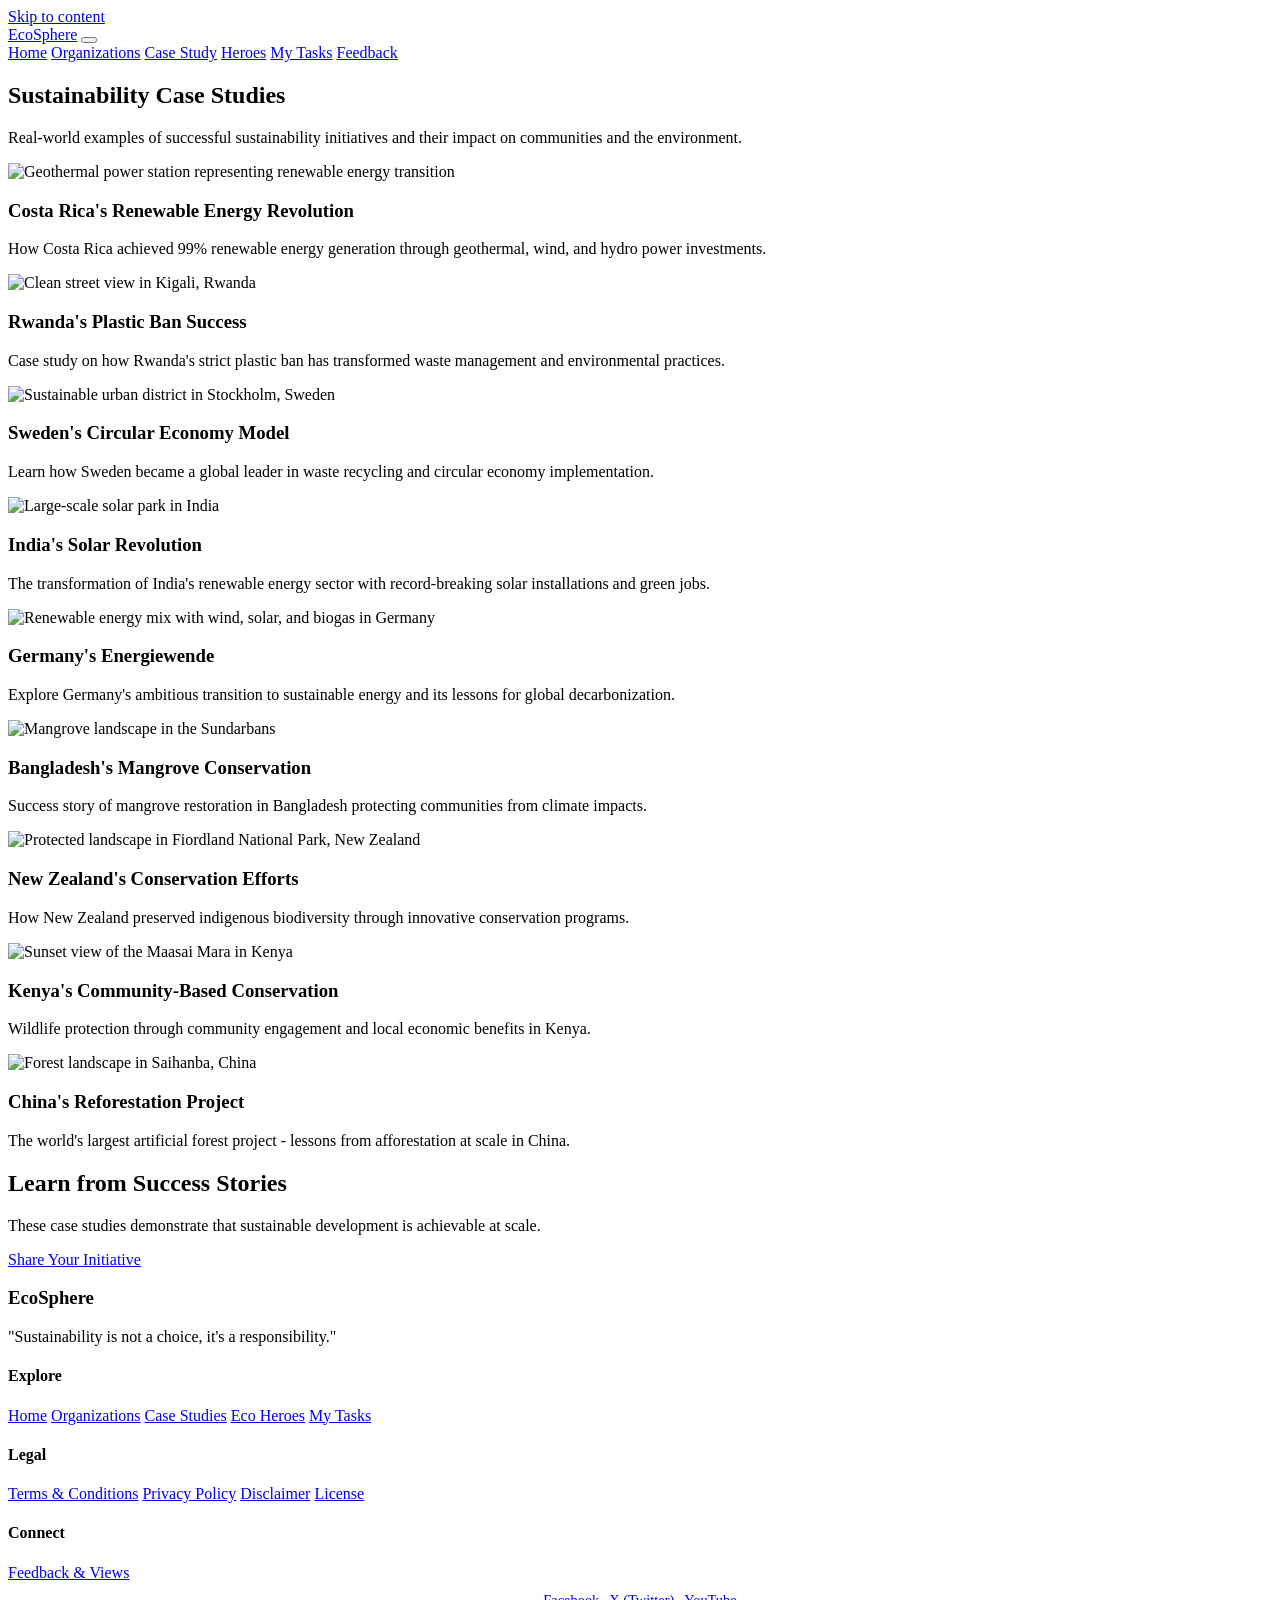
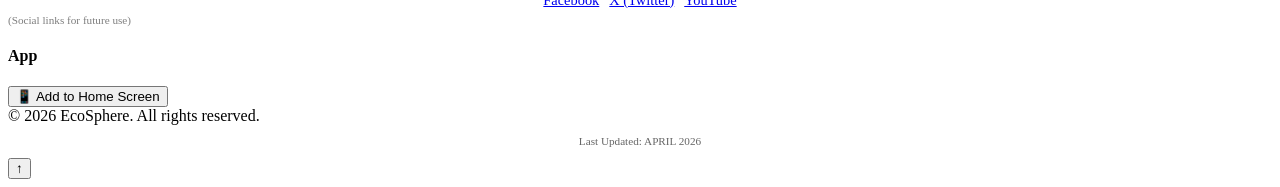
==== case-study.html @ 318110db "Add files via upload" ====
<!DOCTYPE html>
<html lang="en">
  <head>
    <meta charset="UTF-8">
    <meta name="viewport" content="width=device-width, initial-scale=1.0">
    <meta name="theme-color" content="#52b788">
    <meta name="mobile-web-app-capable" content="yes">
    <meta name="apple-mobile-web-app-capable" content="yes">
    <meta name="apple-mobile-web-app-status-bar-style" content="black-translucent">
    <meta name="apple-mobile-web-app-title" content="EcoSphere">
    <meta name="description" content="Real-world sustainability case studies. Learn from successful environmental initiatives including Costa Rica's renewable energy, Rwanda's plastic ban, and more.">
    <title>Case Studies | Sustainability Hub</title>

    <link rel="manifest" href="manifest.json">
    <link rel="stylesheet" href="css/defs.css">
    <link rel="stylesheet" href="css/base.css">
    <link rel="stylesheet" href="css/components.css">
    <link rel="stylesheet" href="css/layout.css">
    <link rel="stylesheet" href="css/pages.css">
    <script type="application/ld+json">
      {
        "@context": "https://schema.org",
        "@type": "CollectionPage",
        "name": "Sustainability Case Studies",
        "description": "Real-world examples of successful sustainability initiatives and their impact on communities and the environment.",
        "url": "https://ecosphere-sustainability.com/case-study.html"
      }
    </script>

    <script src="js/navigation.js" defer></script>
    <script src="js/modals.js" defer></script>
    <script src="js/search-filter.js" defer></script>
    <script src="js/forms.js" defer></script>
    <script src="js/main.js" defer></script>
  </head>
  <body>
    <a class="skip-link" href="#main-content">Skip to content</a>

    <header class="site-header">
      <nav class="navbar container">
        <a href="index.html" class="brand">EcoSphere</a>
        <button class="hamburger" id="hamburgerMenu" aria-label="Toggle navigation menu" aria-controls="primaryNavigation" aria-expanded="false">
          <span></span>
          <span></span>
          <span></span>
        </button>
        <div class="nav-links" id="primaryNavigation">
          <a href="index.html">Home</a>
          <a href="categories.html">Organizations</a>
          <a href="case-study.html">Case Study</a>
          <a href="heroes.html">Heroes</a>
          <a href="task.html">My Tasks</a>
          <a href="feedback.html">Feedback</a>
        </div>
      </nav>
    </header>

    <main id="main-content">
      <section class="hero">
        <div class="hero-content">
          <h1>Sustainability Case Studies</h1>
          <p>Real-world examples of successful sustainability initiatives and their impact on communities and the environment.</p>
        </div>
      </section>

      <section class="cards-section">
        <div class="info-grid">
          <div class="card media-card">
            <img class="card-media" src="https://upload.wikimedia.org/wikipedia/commons/thumb/3/3b/Krafla_geothermal_power_station_wiki.jpg/330px-Krafla_geothermal_power_station_wiki.jpg" alt="Geothermal power station representing renewable energy transition" loading="lazy" decoding="async" referrerpolicy="no-referrer">
            <div class="media-card-body">
              <h3>Costa Rica's Renewable Energy Revolution</h3>
              <p>How Costa Rica achieved 99% renewable energy generation through geothermal, wind, and hydro power investments.</p>
            </div>
          </div>

          <div class="card media-card">
            <img class="card-media" src="https://upload.wikimedia.org/wikipedia/commons/thumb/2/2d/High_Angle_View_Of_Kigali_City_Street_on_November_29%2C_2018._Emmanuel_Kwizera.jpg/330px-High_Angle_View_Of_Kigali_City_Street_on_November_29%2C_2018._Emmanuel_Kwizera.jpg" alt="Clean street view in Kigali, Rwanda" loading="lazy" decoding="async" referrerpolicy="no-referrer">
            <div class="media-card-body">
              <h3>Rwanda's Plastic Ban Success</h3>
              <p>Case study on how Rwanda's strict plastic ban has transformed waste management and environmental practices.</p>
            </div>
          </div>

          <div class="card media-card">
            <img class="card-media" src="https://upload.wikimedia.org/wikipedia/commons/thumb/2/28/Hammarby_alle_Sodra_Hammarbyhamnen_Stockholm_2005-06-10.jpg/330px-Hammarby_alle_Sodra_Hammarbyhamnen_Stockholm_2005-06-10.jpg" alt="Sustainable urban district in Stockholm, Sweden" loading="lazy" decoding="async" referrerpolicy="no-referrer">
            <div class="media-card-body">
              <h3>Sweden's Circular Economy Model</h3>
              <p>Learn how Sweden became a global leader in waste recycling and circular economy implementation.</p>
            </div>
          </div>

          <div class="card media-card">
            <img class="card-media" src="https://upload.wikimedia.org/wikipedia/commons/thumb/c/c9/Pavagada_Solar_Park_2020.jpg/330px-Pavagada_Solar_Park_2020.jpg" alt="Large-scale solar park in India" loading="lazy" decoding="async" referrerpolicy="no-referrer">
            <div class="media-card-body">
              <h3>India's Solar Revolution</h3>
              <p>The transformation of India's renewable energy sector with record-breaking solar installations and green jobs.</p>
            </div>
          </div>

          <div class="card media-card">
            <img class="card-media" src="https://upload.wikimedia.org/wikipedia/commons/thumb/a/a8/Biogas_Photovoltaik_Wind.jpg/330px-Biogas_Photovoltaik_Wind.jpg" alt="Renewable energy mix with wind, solar, and biogas in Germany" loading="lazy" decoding="async" referrerpolicy="no-referrer">
            <div class="media-card-body">
              <h3>Germany's Energiewende</h3>
              <p>Explore Germany's ambitious transition to sustainable energy and its lessons for global decarbonization.</p>
            </div>
          </div>

          <div class="card media-card">
            <img class="card-media" src="https://upload.wikimedia.org/wikipedia/commons/thumb/6/6b/Save_the_sundarbans_20.jpg/330px-Save_the_sundarbans_20.jpg" alt="Mangrove landscape in the Sundarbans" loading="lazy" decoding="async" referrerpolicy="no-referrer">
            <div class="media-card-body">
              <h3>Bangladesh's Mangrove Conservation</h3>
              <p>Success story of mangrove restoration in Bangladesh protecting communities from climate impacts.</p>
            </div>
          </div>

          <div class="card media-card">
            <img class="card-media" src="https://upload.wikimedia.org/wikipedia/commons/thumb/c/c8/Hollyford_River_NZ_11.jpg/330px-Hollyford_River_NZ_11.jpg" alt="Protected landscape in Fiordland National Park, New Zealand" loading="lazy" decoding="async" referrerpolicy="no-referrer">
            <div class="media-card-body">
              <h3>New Zealand's Conservation Efforts</h3>
              <p>How New Zealand preserved indigenous biodiversity through innovative conservation programs.</p>
            </div>
          </div>

          <div class="card media-card">
            <img class="card-media" src="https://upload.wikimedia.org/wikipedia/commons/thumb/1/17/Masai_Mara_at_Sunset.jpg/330px-Masai_Mara_at_Sunset.jpg" alt="Sunset view of the Maasai Mara in Kenya" loading="lazy" decoding="async" referrerpolicy="no-referrer">
            <div class="media-card-body">
              <h3>Kenya's Community-Based Conservation</h3>
              <p>Wildlife protection through community engagement and local economic benefits in Kenya.</p>
            </div>
          </div>

          <div class="card media-card">
            <img class="card-media" src="https://upload.wikimedia.org/wikipedia/commons/thumb/d/dc/Saihanba_park.jpg/330px-Saihanba_park.jpg" alt="Forest landscape in Saihanba, China" loading="lazy" decoding="async" referrerpolicy="no-referrer">
            <div class="media-card-body">
              <h3>China's Reforestation Project</h3>
              <p>The world's largest artificial forest project - lessons from afforestation at scale in China.</p>
            </div>
          </div>
        </div>
      </section>

      <section class="cta">
        <h2>Learn from Success Stories</h2>
        <p>These case studies demonstrate that sustainable development is achievable at scale.</p>
        <a href="feedback.html" class="btn-secondary">Share Your Initiative</a>
      </section>
    </main>

    <footer class="footer">
      <div class="footer-container">

        <div class="footer-section">
          <h3 class="footer-brand">EcoSphere</h3>
          <p class="footer-slogan">"Sustainability is not a choice, it's a responsibility."</p>
        </div>

        <div class="footer-section">
          <h4>Explore</h4>
          <nav aria-label="Footer Navigation">
            <a href="index.html">Home</a>
            <a href="categories.html">Organizations</a>
            <a href="case-study.html">Case Studies</a>
            <a href="heroes.html">Eco Heroes</a>
            <a href="task.html">My Tasks</a>
          </nav>
        </div>

        <div class="footer-section">
          <h4>Legal</h4>
          <nav aria-label="Legal Navigation">
            <a href="terms.html">Terms & Conditions</a>
            <a href="privacy.html">Privacy Policy</a>
            <a href="disclaimer.html">Disclaimer</a>
            <a href="license.html">License</a>
          </nav>
        </div>

        <div class="footer-section">
          <h4>Connect</h4>
          <nav aria-label="Social Connections">
            <a href="feedback.html">Feedback & Views</a>
            <div class="social-links" style="margin-top: 10px; display: flex; gap: 10px; justify-content: center;">
              <a href="#" class="social-link-future" style="font-size: 0.9rem;">Facebook</a>
              <a href="#" class="social-link-future" style="font-size: 0.9rem;">X (Twitter)</a>
              <a href="#" class="social-link-future" style="font-size: 0.9rem;">YouTube</a>
            </div>
            <p style="font-size: 0.7rem; opacity: 0.5; margin-top: 5px;">(Social links for future use)</p>
          </nav>
        </div>

        <div class="footer-section">
          <h4>App</h4>
          <button id="installToHomeBtn" type="button" class="footer-link-btn">📱 Add to Home Screen</button>
        </div>
      </div>

      <div class="footer-bottom">
        &copy; 2026 EcoSphere. All rights reserved.
      </div>
      <p class="result-counter" style="margin-top: 10px; font-size: 0.7rem; opacity: 0.6; text-align: center;">Last Updated: APRIL 2026</p>
    </footer>
    <button id="backToTop" aria-label="Back to top" title="Back to top">↑</button>
  </body>
</html>
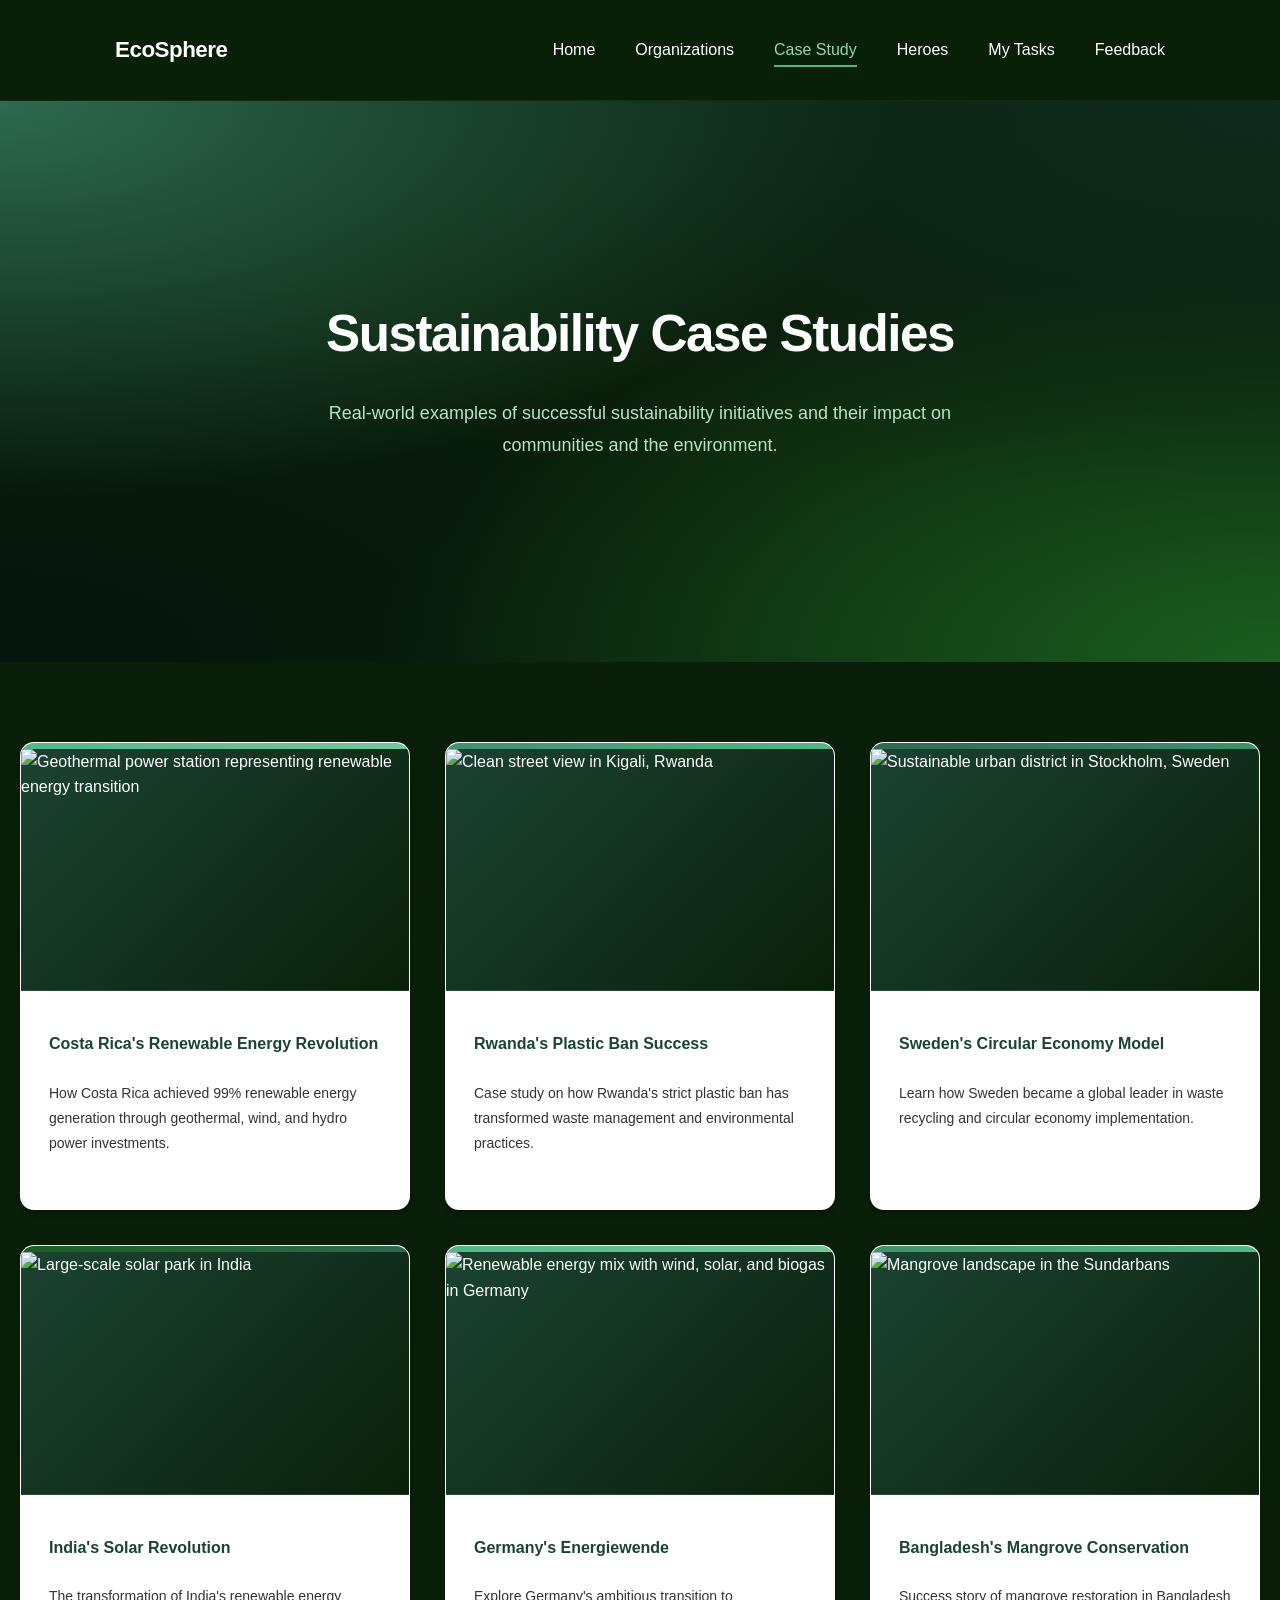
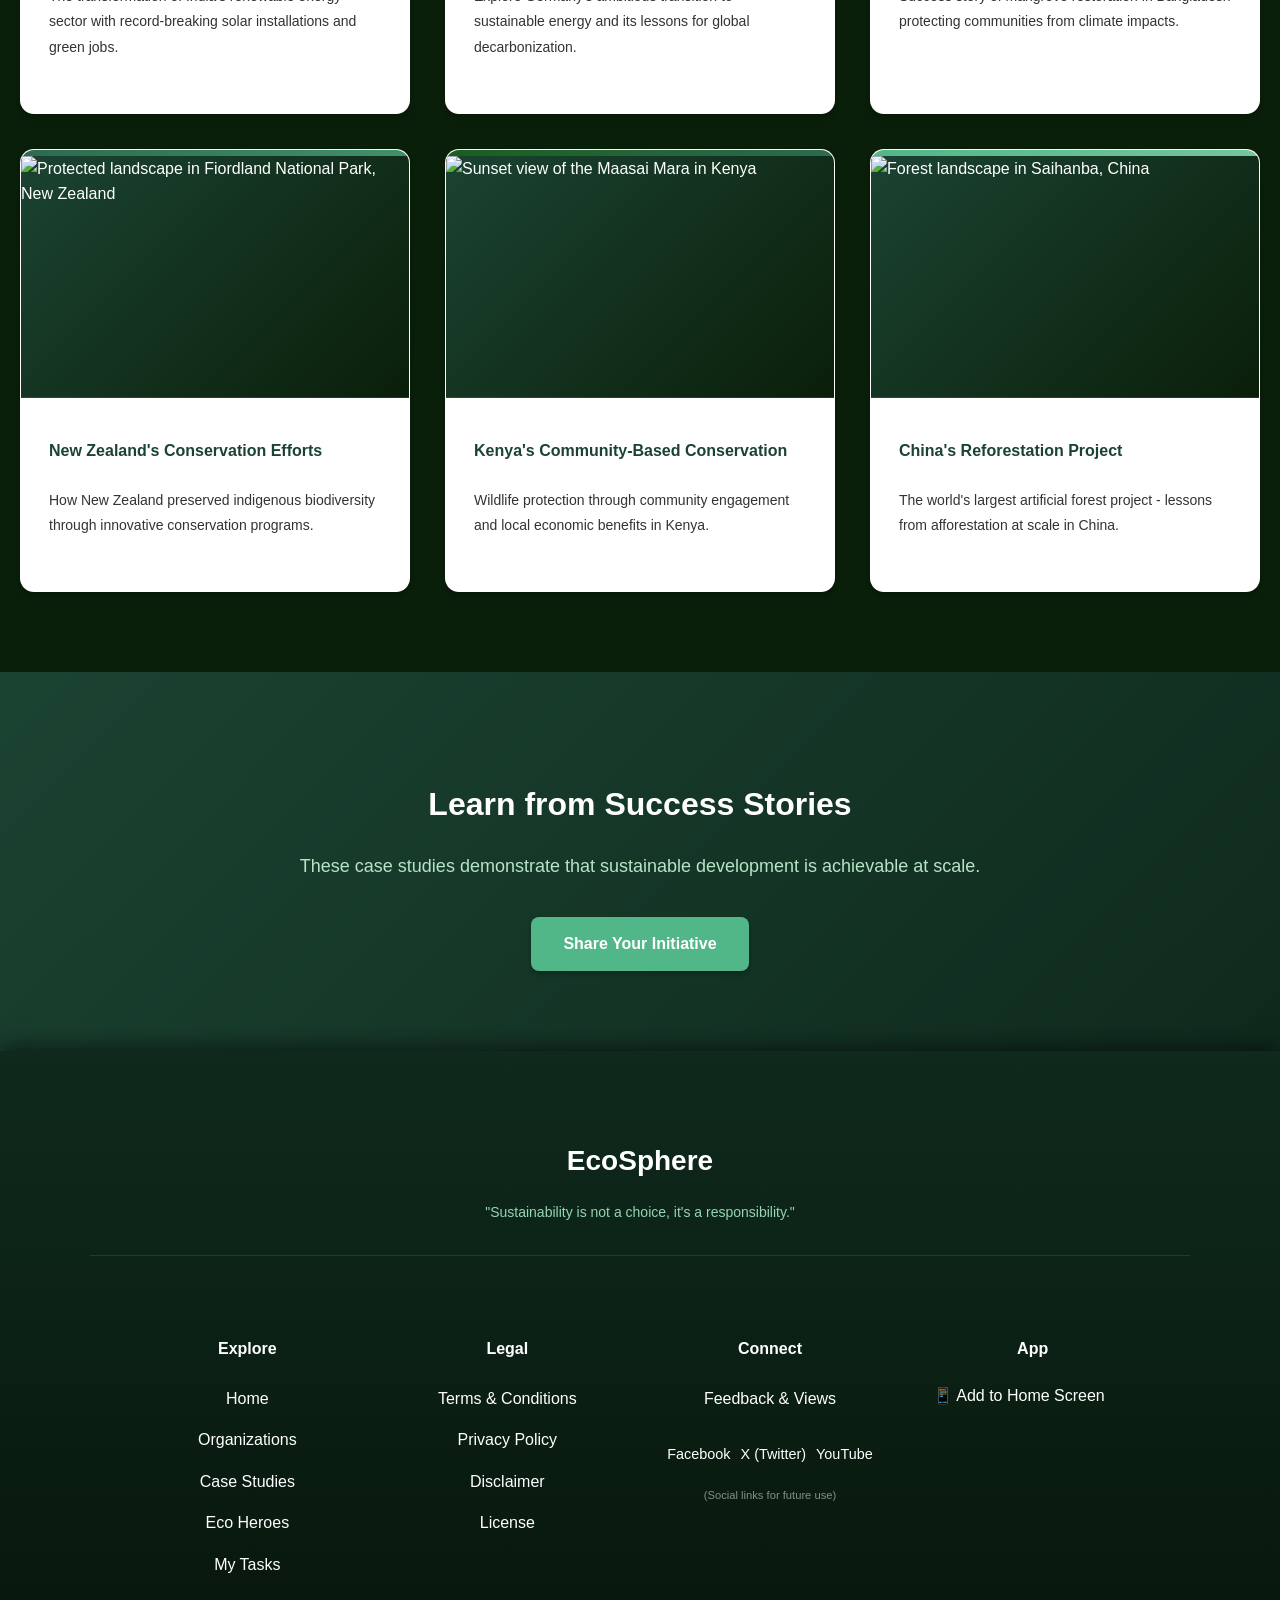
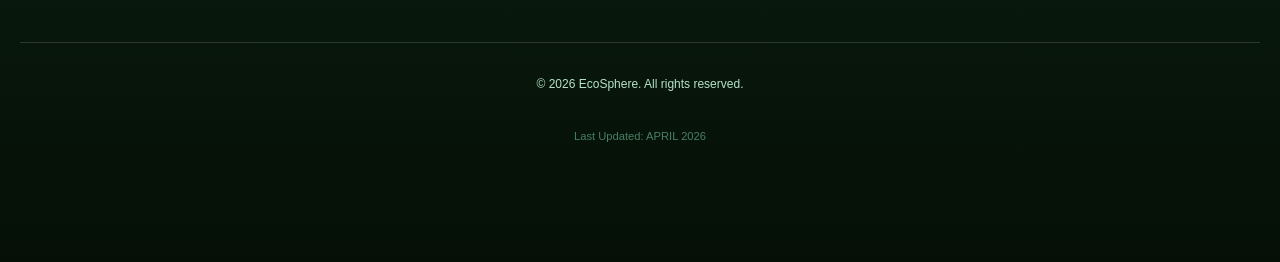
==== commit 5acab978: "Add files via upload" ====
--- a/case-study.html
+++ b/case-study.html
@@ -1,6 +1,7 @@
 <!DOCTYPE html>
 <html lang="en">
-  <head>
+  <head>
+    <!-- Basic page metadata -->
     <meta charset="UTF-8">
     <meta name="viewport" content="width=device-width, initial-scale=1.0">
     <meta name="theme-color" content="#52b788">
@@ -11,13 +12,15 @@
     <meta name="description" content="Real-world sustainability case studies. Learn from successful environmental initiatives including Costa Rica's renewable energy, Rwanda's plastic ban, and more.">
     <title>Case Studies | Sustainability Hub</title>
 
-    <link rel="manifest" href="manifest.json">
+    <!-- Styles and app manifest -->
+    <link rel="manifest" href="manifest.json">
     <link rel="stylesheet" href="css/defs.css">
     <link rel="stylesheet" href="css/base.css">
     <link rel="stylesheet" href="css/components.css">
     <link rel="stylesheet" href="css/layout.css">
     <link rel="stylesheet" href="css/pages.css">
-    <script type="application/ld+json">
+    <!-- Structured data -->
+    <script type="application/ld+json">
       {
         "@context": "https://schema.org",
         "@type": "CollectionPage",
@@ -27,16 +30,19 @@
       }
     </script>
 
-    <script src="js/navigation.js" defer></script>
+    <!-- Scripts -->
+    <script src="js/navigation.js" defer></script>
     <script src="js/modals.js" defer></script>
     <script src="js/search-filter.js" defer></script>
     <script src="js/forms.js" defer></script>
     <script src="js/main.js" defer></script>
   </head>
-  <body>
+  <body>
+    <!-- Quick skip link -->
     <a class="skip-link" href="#main-content">Skip to content</a>
 
-    <header class="site-header">
+    <!-- Site header -->
+    <header class="site-header">
       <nav class="navbar container">
         <a href="index.html" class="brand">EcoSphere</a>
         <button class="hamburger" id="hamburgerMenu" aria-label="Toggle navigation menu" aria-controls="primaryNavigation" aria-expanded="false">
@@ -55,15 +61,18 @@
       </nav>
     </header>
 
-    <main id="main-content">
-      <section class="hero">
+    <!-- Main content -->
+    <main id="main-content">
+      <!-- Hero section -->
+      <section class="hero">
         <div class="hero-content">
           <h1>Sustainability Case Studies</h1>
           <p>Real-world examples of successful sustainability initiatives and their impact on communities and the environment.</p>
         </div>
       </section>
 
-      <section class="cards-section">
+      <!-- Case study cards -->
+      <section class="cards-section">
         <div class="info-grid">
           <div class="card media-card">
             <img class="card-media" src="https://upload.wikimedia.org/wikipedia/commons/thumb/3/3b/Krafla_geothermal_power_station_wiki.jpg/330px-Krafla_geothermal_power_station_wiki.jpg" alt="Geothermal power station representing renewable energy transition" loading="lazy" decoding="async" referrerpolicy="no-referrer">
@@ -139,14 +148,16 @@
         </div>
       </section>
 
-      <section class="cta">
+      <!-- Call to action -->
+      <section class="cta">
         <h2>Learn from Success Stories</h2>
         <p>These case studies demonstrate that sustainable development is achievable at scale.</p>
         <a href="feedback.html" class="btn-secondary">Share Your Initiative</a>
       </section>
     </main>
 
-    <footer class="footer">
+    <!-- Site footer -->
+    <footer class="footer">
       <div class="footer-container">
 
         <div class="footer-section">
--- a/css/defs.css
+++ b/css/defs.css
@@ -0,0 +1,94 @@
+/* main theme values */
+
+:root {
+  /* colors */
+  --color-primary: #52b788;
+  --color-primary-light: #74c69d;
+  --color-primary-dark: #40916c;
+  --color-primary-darker: #2d6a4f;
+  --color-primary-darkest: #1b5e20;
+  --color-primary-alpha: rgba(82, 183, 136, 0.1);
+
+  --color-accent: #95d5b2;
+  --color-accent-light: #b7e4c7;
+  --color-accent-lighter: #d8f3dc;
+
+  --color-dark: #0a1f0a;
+  --color-dark-bg: #0a1f0a;
+  --color-dark-secondary: #0f2a1d;
+  --color-dark-tertiary: #1b4332;
+  --color-dark-header: #1b4332;
+
+  --color-text: #ffffff;
+  --color-text-muted: rgba(255, 255, 255, 0.7);
+  --color-text-dark: #1b4332;
+  --color-text-light: #333333;
+  --color-text-placeholder: #718096;
+
+  --color-bg: #0a1f0a;
+  --color-bg-light: #ffffff;
+
+  --color-success: #d8f3dc;
+  --color-error: #fcebea;
+  --color-error-text: #7f1d1d;
+
+  /* fonts */
+  --font-family: "Poppins", Arial, sans-serif;
+  --font-display: "Montserrat", sans-serif;
+  --font-size-xs: 12px;
+  --font-size-sm: 14px;
+  --font-size-base: 16px;
+  --font-size-lg: 18px;
+  --font-size-xl: 24px;
+  --font-size-2xl: 28px;
+  --font-size-3xl: 32px;
+  --font-size-4xl: clamp(32px, 5vw, 42px);
+  --font-size-5xl: clamp(40px, 8vw, 64px);
+
+  --font-weight-normal: 400;
+  --font-weight-medium: 500;
+  --font-weight-semibold: 700;
+  --font-weight-bold: 700;
+
+  --line-height: 1.6;
+  --line-height-tight: 1.2;
+  --line-height-relaxed: 1.8;
+
+  /* spacing */
+  --spacing-unit: 8px;
+  --spacing-xs: calc(var(--spacing-unit) * 1);
+  --spacing-sm: calc(var(--spacing-unit) * 2);
+  --spacing-md: calc(var(--spacing-unit) * 3);
+  --spacing-lg: calc(var(--spacing-unit) * 4);
+  --spacing-xl: calc(var(--spacing-unit) * 5);
+  --spacing-2xl: calc(var(--spacing-unit) * 6);
+  --spacing-3xl: calc(var(--spacing-unit) * 7);
+  --spacing-4xl: calc(var(--spacing-unit) * 10);
+  --spacing-5xl: calc(var(--spacing-unit) * 11.25);
+
+  /* corners */
+  --border-radius-sm: 6px;
+  --border-radius: 8px;
+  --border-radius-lg: 12px;
+  --border-radius-xl: 14px;
+  --border-radius-full: 20px;
+
+  /* shadows */
+  --shadow-sm: 0 1px 3px 0 rgba(0, 0, 0, 0.1), 0 1px 2px 0 rgba(0, 0, 0, 0.06);
+  --shadow-md: 0 4px 6px -1px rgba(0, 0, 0, 0.2), 0 2px 4px -1px rgba(0, 0, 0, 0.1);
+  --shadow-lg: 0 10px 15px -3px rgba(0, 0, 0, 0.3), 0 4px 6px -2px rgba(0, 0, 0, 0.1);
+  --shadow-xl: 0 20px 25px -5px rgba(0, 0, 0, 0.4), 0 10px 10px -5px rgba(0, 0, 0, 0.1);
+  --shadow-2xl: 0 25px 50px -12px rgba(0, 0, 0, 0.6);
+
+  /* motion */
+  --transition-fast: 0.15s cubic-bezier(0.4, 0, 0.2, 1);
+  --transition-base: 0.3s cubic-bezier(0.4, 0, 0.2, 1);
+  --transition-slow: 0.3s ease;
+  --transition-slower: 0.4s ease;
+
+  /* layout */
+  --container-max-width: 1100px;
+  --container-padding: 25px;
+  --breakpoint-sm: 600px;
+  --breakpoint-md: 1200px;
+}
--- a/css/base.css
+++ b/css/base.css
@@ -0,0 +1,82 @@
+/* basic site rules */
+
+* {
+  box-sizing: border-box;
+}
+
+html {
+  scroll-behavior: smooth;
+}
+
+::selection {
+  background-color: var(--color-primary);
+  color: var(--color-dark);
+}
+
+body {
+  margin: 0;
+  padding: 0;
+  min-height: 100vh;
+  display: flex;
+  flex-direction: column;
+  background: var(--color-bg);
+  color: var(--color-text);
+  font-family: var(--font-family);
+  line-height: var(--line-height);
+  -webkit-font-smoothing: antialiased;
+}
+
+/* small helpers */
+
+.modal-open {
+  overflow: hidden;
+}
+
+a:focus,
+button:focus,
+input:focus,
+textarea:focus {
+  outline: 2px solid var(--color-primary);
+  outline-offset: 2px;
+}
+
+.skip-link,
+.sr-only {
+  position: absolute;
+}
+
+.skip-link {
+  top: 16px;
+  left: 20px;
+  z-index: 200;
+  padding: var(--spacing-sm) var(--spacing-md);
+  transform: translateY(-200%);
+  background: var(--color-accent-lighter);
+  color: #081c15;
+  border-radius: var(--border-radius);
+  font-weight: var(--font-weight-semibold);
+  text-decoration: none;
+  transition: transform var(--transition-fast);
+}
+
+.skip-link:focus {
+  transform: translateY(0);
+}
+
+.sr-only {
+  width: 1px;
+  height: 1px;
+  padding: 0;
+  margin: -1px;
+  overflow: hidden;
+  clip: rect(0, 0, 0, 0);
+  white-space: nowrap;
+  border: 0;
+}
+
+.container {
+  width: 100%;
+  max-width: var(--container-max-width);
+  margin: auto;
+  padding: 0 var(--container-padding);
+}
--- a/css/components.css
+++ b/css/components.css
@@ -0,0 +1,753 @@
+/* cards and ui bits */
+
+.card {
+  padding: 0;
+  overflow: hidden;
+  background: var(--color-bg-light);
+  border: 1px solid transparent;
+  border-radius: var(--border-radius-xl);
+  box-shadow: var(--shadow-md);
+  transition:
+    transform var(--transition-base),
+    box-shadow var(--transition-base),
+    border-color var(--transition-base);
+}
+
+.card::before {
+  content: "";
+  display: block;
+  width: 100%;
+  height: 6px;
+}
+
+.card:nth-child(1)::before,
+.card:nth-child(5)::before,
+.card:nth-child(9)::before {
+  background: linear-gradient(90deg, var(--color-primary), var(--color-primary-light));
+}
+
+.card:nth-child(2)::before,
+.card:nth-child(6)::before {
+  background: linear-gradient(90deg, var(--color-primary-dark), var(--color-primary));
+}
+
+.card:nth-child(3)::before,
+.card:nth-child(7)::before {
+  background: linear-gradient(90deg, var(--color-primary-darker), var(--color-primary-dark));
+}
+
+.card:nth-child(4)::before,
+.card:nth-child(8)::before {
+  background: linear-gradient(90deg, var(--color-primary-darkest), var(--color-primary-darker));
+}
+
+.card > * {
+  padding: 0 28px;
+}
+
+.card h3 {
+  margin: 0;
+  padding-top: 20px;
+  padding-bottom: 12px;
+  color: var(--color-text-dark);
+  font-size: var(--font-size-base);
+  font-weight: var(--font-weight-semibold);
+}
+
+.card p {
+  margin: 0;
+  padding-bottom: 25px;
+  color: var(--color-text-light);
+  font-size: var(--font-size-sm);
+  line-height: var(--line-height-relaxed);
+}
+
+.card:hover {
+  transform: translateY(-4px);
+  border-color: rgba(82, 183, 136, 0.4);
+  box-shadow:
+    0 20px 25px -5px rgba(0, 0, 0, 0.3),
+    0 10px 10px -5px rgba(0, 0, 0, 0.2);
+}
+
+/* media cards */
+
+.media-card > * {
+  padding: 0;
+}
+
+.hero-card {
+  display: flex;
+  flex-direction: column;
+}
+
+.card-media {
+  display: block;
+  width: 100%;
+  aspect-ratio: 16 / 10;
+  object-fit: cover;
+  background: linear-gradient(135deg, var(--color-dark-tertiary), var(--color-dark));
+  border-bottom: 1px solid rgba(255, 255, 255, 0.05);
+}
+
+.media-card-body {
+  padding: 0 28px 28px;
+}
+
+.media-card-body h3 {
+  margin: 0;
+  padding: var(--spacing-xl) 0 var(--spacing-md);
+  color: var(--color-text-dark);
+  font-size: var(--font-size-base);
+  font-weight: var(--font-weight-semibold);
+}
+
+.media-card-body p {
+  margin: 0;
+  color: var(--color-text-light);
+  font-size: var(--font-size-sm);
+  line-height: var(--line-height-relaxed);
+}
+
+.heroes-grid .card-media {
+  height: 280px;
+  padding: var(--spacing-md);
+  object-fit: contain;
+  object-position: center top;
+  background: linear-gradient(180deg, #f4fbf7, #e5f4eb);
+}
+
+.heroes-grid .media-card-body {
+  display: flex;
+  flex: 1;
+  flex-direction: column;
+}
+
+/* little labels */
+
+.badge {
+  display: inline-flex;
+  align-items: center;
+  margin-bottom: var(--spacing-sm);
+  padding: 4px 12px;
+  background: var(--color-primary-alpha);
+  color: var(--color-primary-light);
+  border: 1px solid rgba(82, 183, 136, 0.2);
+  border-radius: var(--border-radius-full);
+  font-size: 11px;
+  font-weight: var(--font-weight-bold);
+  letter-spacing: 0.5px;
+  text-transform: uppercase;
+}
+
+/* org cards */
+
+.org-card {
+  position: relative;
+  overflow: hidden;
+  cursor: pointer;
+  transition:
+    transform var(--transition-base),
+    box-shadow var(--transition-base),
+    border-color var(--transition-base),
+    background var(--transition-base);
+}
+
+.org-card:hover,
+.org-card:focus {
+  transform: translateY(-4px);
+  background: rgba(255, 255, 255, 0.03);
+  border-color: var(--color-primary-light);
+  box-shadow: var(--shadow-xl);
+}
+
+.org-card:focus {
+  outline: 3px solid var(--color-accent);
+  outline-offset: 2px;
+}
+
+.org-card .card-logo,
+.modal-content .org-logo {
+  display: flex;
+  align-items: center;
+  justify-content: center;
+  overflow: hidden;
+  background: #f0f9f7;
+  border: 2px solid var(--color-accent-lighter);
+  font-weight: var(--font-weight-bold);
+  letter-spacing: 0;
+  text-align: center;
+  text-transform: uppercase;
+  word-break: break-word;
+  white-space: normal;
+  flex-shrink: 0;
+}
+
+.org-card .card-logo {
+  width: 124px;
+  height: 96px;
+  margin: var(--spacing-md) auto var(--spacing-lg);
+  padding: var(--spacing-sm);
+  color: var(--color-text-dark);
+  border-radius: var(--border-radius);
+  box-shadow: var(--shadow-sm);
+  font-size: 0.7rem;
+  line-height: 1.15;
+}
+
+.modal-content .org-logo {
+  width: 140px;
+  height: 110px;
+  margin-bottom: 20px;
+  padding: 10px;
+  border-radius: var(--border-radius-sm);
+  font-size: 0.8rem;
+  line-height: 1.2;
+}
+
+.org-card .card-logo.has-image,
+.modal-content .org-logo.has-image {
+  padding: 4px;
+  background: var(--color-bg-light);
+}
+
+.org-card .card-logo img,
+.modal-content .org-logo img {
+  display: block;
+  width: 100%;
+  height: 100%;
+  max-width: 100%;
+  max-height: 100%;
+  object-fit: scale-down;
+  object-position: center;
+  image-rendering: -webkit-optimize-contrast;
+  image-rendering: crisp-edges;
+}
+
+.org-logo-content {
+  display: flex;
+  flex-direction: column;
+  align-items: center;
+  justify-content: center;
+  width: 100%;
+  height: 100%;
+  gap: 5px;
+  padding: 4px;
+}
+
+.org-logo-symbol {
+  display: block;
+  font-size: 2.8rem;
+  line-height: 1;
+}
+
+.org-logo-text {
+  max-width: 100%;
+  color: var(--color-text-dark);
+  font-size: var(--font-size-xs);
+  font-weight: var(--font-weight-bold);
+  line-height: 1.1;
+  letter-spacing: 0;
+  text-align: center;
+  text-transform: uppercase;
+  word-break: break-word;
+}
+
+/* buttons */
+
+.btn-primary,
+.btn-secondary {
+  border: none;
+  cursor: pointer;
+  background: var(--color-primary);
+  color: var(--color-text);
+  border-radius: var(--border-radius);
+  box-shadow: var(--shadow-md);
+  font-family: inherit;
+  font-size: var(--font-size-base);
+  font-weight: var(--font-weight-semibold);
+  text-decoration: none;
+  transition: all var(--transition-base);
+}
+
+.btn-primary:hover,
+.btn-secondary:hover {
+  transform: translateY(-2px);
+  background: var(--color-primary-light);
+  box-shadow: 0 6px 20px var(--shadow-md);
+}
+
+.btn-primary {
+  padding: 14px 28px;
+}
+
+.btn-secondary {
+  display: inline-block;
+  padding: 14px 32px;
+}
+
+.btn-share {
+  align-self: flex-start;
+  margin-top: var(--spacing-md);
+  padding: 10px 18px;
+  background: var(--color-dark-tertiary);
+  color: var(--color-accent-lighter);
+  border: 1px solid var(--color-accent);
+  border-radius: var(--border-radius);
+  cursor: pointer;
+  font-family: inherit;
+  font-weight: var(--font-weight-semibold);
+  transition:
+    background var(--transition-base),
+    color var(--transition-base),
+    transform var(--transition-base);
+}
+
+.btn-share:hover,
+.btn-share:focus-visible {
+  transform: translateY(-2px);
+  background: var(--color-primary);
+  color: var(--color-text);
+}
+
+.filter-btn {
+  padding: 8px 15px;
+  background: var(--color-primary);
+  color: var(--color-dark);
+  border: none;
+  border-radius: var(--border-radius);
+  cursor: pointer;
+  font-family: var(--font-family);
+  font-weight: var(--font-weight-semibold);
+  transition: all var(--transition-slow);
+}
+
+.org-card[hidden] {
+  display: none;
+}
+
+.filter-btn:hover {
+  transform: translateY(-2px);
+  background: var(--color-accent);
+}
+
+.filter-btn.active {
+  background: var(--color-primary-light);
+  box-shadow: 0 4px 12px var(--shadow-md);
+}
+
+.filter-btn:focus {
+  box-shadow: 0 0 0 4px rgba(216, 243, 220, 0.25);
+}
+
+/* modal */
+
+.modal {
+  position: fixed;
+  top: 0;
+  left: 0;
+  z-index: 2000;
+  display: none;
+  width: 100%;
+  height: 100%;
+  background-color: rgba(0, 0, 0, 0.75);
+  backdrop-filter: blur(10px);
+  -webkit-backdrop-filter: blur(10px);
+  transition: opacity 0.4s cubic-bezier(0.4, 0, 0.2, 1);
+  will-change: opacity;
+}
+
+.modal.show {
+  display: flex;
+  align-items: center;
+  justify-content: center;
+}
+
+.modal-content {
+  width: 90%;
+  max-width: 600px;
+  max-height: 80vh;
+  overflow-y: auto;
+  padding: 30px;
+  background: linear-gradient(165deg, var(--color-dark-tertiary), var(--color-dark-secondary));
+  border: 1px solid rgba(255, 255, 255, 0.1);
+  border-radius: var(--border-radius-xl);
+  box-shadow: var(--shadow-2xl);
+  animation: slideUp 0.3s ease;
+}
+
+.modal-close {
+  float: right;
+  display: flex;
+  align-items: center;
+  justify-content: center;
+  width: 40px;
+  height: 40px;
+  padding: 0;
+  background: none;
+  color: var(--color-accent);
+  border: none;
+  cursor: pointer;
+  font-size: 32px;
+  font-weight: var(--font-weight-bold);
+  transition: all var(--transition-slow);
+}
+
+.modal-close:hover {
+  transform: rotate(90deg);
+  color: var(--color-primary);
+}
+
+.modal-close:focus {
+  color: var(--color-primary);
+}
+
+.modal-content h2 {
+  margin-top: 0;
+  margin-bottom: 20px;
+  color: var(--color-accent);
+  font-size: var(--font-size-3xl);
+}
+
+.modal-content .org-focus {
+  display: flex;
+  flex-wrap: wrap;
+  gap: 8px;
+  margin-top: 12px;
+}
+
+.modal-content .focus-tag {
+  padding: 6px 12px;
+  background: var(--color-primary);
+  color: var(--color-dark);
+  border-radius: var(--border-radius-full);
+  font-size: var(--font-size-sm);
+  font-weight: var(--font-weight-semibold);
+}
+
+.modal-link {
+  color: var(--color-accent);
+  font-weight: var(--font-weight-semibold);
+  text-decoration: none;
+}
+
+.modal-link:hover,
+.modal-link:focus {
+  color: var(--color-accent-lighter);
+}
+
+/* search + forms */
+
+.org-controls {
+  display: flex;
+  flex-wrap: wrap;
+  justify-content: center;
+  gap: 15px;
+  margin-bottom: 30px;
+}
+
+.search-box {
+  position: relative;
+  flex: 1;
+  min-width: 250px;
+}
+
+.search-box input {
+  width: 100%;
+  padding: var(--spacing-md) var(--spacing-md);
+  background: var(--color-dark-tertiary);
+  color: var(--color-text);
+  border: 2px solid var(--color-primary);
+  border-radius: var(--border-radius);
+  font-family: var(--font-family);
+  transition: all var(--transition-slow);
+}
+
+.search-box input:focus {
+  outline: none;
+  border-color: var(--color-accent);
+  box-shadow: 0 0 8px rgba(82, 183, 136, 0.3);
+}
+
+.search-box input::placeholder {
+  color: var(--color-text-placeholder);
+}
+
+.no-results {
+  grid-column: 1 / -1;
+  padding: var(--spacing-4xl) var(--spacing-lg);
+  color: var(--color-primary-light);
+  font-size: var(--font-size-lg);
+  text-align: center;
+}
+
+.result-counter {
+  margin-bottom: var(--spacing-lg);
+  padding: var(--spacing-md) var(--spacing-lg);
+  color: var(--color-primary-light);
+  font-size: var(--font-size-sm);
+  font-weight: var(--font-weight-medium);
+  text-align: center;
+}
+
+#clearFiltersBtn {
+  padding: 10px 20px;
+  border: 2px solid transparent;
+  font-size: var(--font-size-sm);
+  font-weight: var(--font-weight-medium);
+}
+
+#clearFiltersBtn:hover {
+  border-color: var(--color-primary-light);
+}
+
+#clearFiltersBtn:active {
+  transform: translateY(0);
+}
+
+input[type="text"],
+input[type="email"],
+textarea {
+  transition: all var(--transition-slow);
+}
+
+input[type="text"]:focus,
+input[type="email"]:focus,
+textarea:focus {
+  outline: none;
+  border-color: var(--color-primary);
+  box-shadow: 0 0 8px rgba(82, 183, 136, 0.3);
+  background-color: #f8f8f8;
+}
+
+.feedback-form {
+  display: grid;
+  gap: var(--spacing-xl);
+}
+
+.form-field {
+  display: grid;
+  gap: var(--spacing-sm);
+}
+
+.form-field label {
+  color: var(--color-text-dark);
+  font-weight: var(--font-weight-semibold);
+}
+
+.input-field {
+  box-sizing: border-box;
+  width: 100%;
+  padding: var(--spacing-md);
+  background: var(--color-bg-light);
+  border: 1px solid #dddddd;
+  border-radius: var(--border-radius-sm);
+  font-family: inherit;
+  font-size: var(--font-size-base);
+}
+
+textarea.input-field {
+  min-height: 150px;
+  resize: vertical;
+}
+
+.feedback-form button[type="submit"] {
+  justify-self: start;
+}
+
+.form-status {
+  margin: 0;
+  padding: var(--spacing-md) var(--spacing-lg);
+  background: var(--color-success);
+  color: var(--color-text-dark);
+  border-radius: var(--border-radius);
+  font-weight: var(--font-weight-medium);
+}
+
+.form-status.is-error {
+  background: var(--color-error);
+  color: var(--color-error-text);
+}
+
+.input-field.has-error {
+  background-color: #fadbd8;
+  border-color: #e74c3c;
+}
+
+.input-field.has-error:focus {
+  border-color: #c0392b;
+  box-shadow: 0 0 8px rgba(231, 76, 60, 0.3);
+}
+
+.input-field.has-success {
+  background-color: var(--color-bg);
+  border-color: var(--color-primary);
+}
+
+.error-message {
+  display: block;
+  margin-top: 4px;
+  color: #c0392b;
+  font-size: var(--font-size-xs);
+  font-weight: var(--font-weight-semibold);
+  animation: slideDown 0.2s ease-out;
+}
+
+@keyframes slideDown {
+  from {
+    opacity: 0;
+    transform: translateY(-5px);
+  }
+
+  to {
+    opacity: 1;
+    transform: translateY(0);
+  }
+}
+
+@keyframes fadeIn {
+  from {
+    opacity: 0;
+  }
+
+  to {
+    opacity: 1;
+  }
+}
+
+@keyframes slideUp {
+  from {
+    transform: translateY(50px);
+    opacity: 0;
+  }
+
+  to {
+    transform: translateY(0);
+    opacity: 1;
+  }
+}
+
+/* pwa stuff */
+
+.install-banner,
+.update-banner {
+  position: fixed;
+  right: 0;
+  bottom: 0;
+  left: 0;
+  z-index: 999;
+  padding: var(--spacing-lg) var(--spacing-xl);
+  background: var(--color-primary);
+  color: var(--color-text);
+  box-shadow: 0 -2px 12px rgba(0, 0, 0, 0.3);
+  animation: slideUp 0.3s ease;
+}
+
+.install-content,
+.update-content {
+  display: flex;
+  align-items: center;
+  justify-content: space-between;
+  gap: var(--spacing-xl);
+  max-width: var(--container-max-width);
+  margin: 0 auto;
+}
+
+.install-content p,
+.update-content p {
+  flex: 1;
+  margin: 0;
+  font-weight: var(--font-weight-medium);
+}
+
+.install-buttons,
+.update-buttons {
+  display: flex;
+  gap: var(--spacing-md);
+}
+
+#installBtn,
+#updateBtn,
+#dismissBtn,
+#updateLaterBtn {
+  padding: 10px 20px;
+  border: none;
+  border-radius: var(--border-radius);
+  cursor: pointer;
+  font-size: var(--font-size-sm);
+  font-weight: var(--font-weight-semibold);
+  transition: all var(--transition-base);
+}
+
+#installBtn,
+#updateBtn {
+  background: #000000;
+  color: var(--color-primary);
+}
+
+#installBtn:hover,
+#updateBtn:hover {
+  transform: translateY(-2px);
+  box-shadow: 0 4px 8px rgba(0, 0, 0, 0.2);
+}
+
+#dismissBtn,
+#updateLaterBtn {
+  background: transparent;
+  color: var(--color-text);
+  border: 2px solid var(--color-text);
+}
+
+#dismissBtn:hover,
+#updateLaterBtn:hover {
+  background: rgba(0, 0, 0, 0.1);
+}
+
+.pwa-notification {
+  position: fixed;
+  bottom: 30px;
+  left: 20px;
+  z-index: 998;
+  padding: var(--spacing-md) var(--spacing-lg);
+  background: var(--color-primary);
+  color: var(--color-text-dark);
+  border-radius: var(--border-radius-sm);
+  box-shadow: 0 4px 12px rgba(82, 183, 136, 0.3);
+  font-size: var(--font-size-sm);
+  font-weight: var(--font-weight-medium);
+  opacity: 0;
+  transform: translateY(20px);
+  transition: all 0.3s ease;
+}
+
+.pwa-notification.show {
+  opacity: 1;
+  transform: translateY(0);
+}
+
+@media (max-width: 600px) {
+  .install-content,
+  .update-content {
+    flex-direction: column;
+    align-items: stretch;
+    text-align: center;
+  }
+
+  .install-buttons,
+  .update-buttons {
+    justify-content: center;
+  }
+
+  #installBtn,
+  #updateBtn,
+  #dismissBtn,
+  #updateLaterBtn {
+    flex: 1;
+  }
+
+  .pwa-notification {
+    right: 10px;
+    bottom: 20px;
+    left: 10px;
+  }
+}
--- a/css/layout.css
+++ b/css/layout.css
@@ -0,0 +1,411 @@
+/* header, hero, footer */
+
+.site-header {
+  position: sticky;
+  top: 0;
+  z-index: 1000;
+  background: rgba(10, 31, 10, 0.85);
+  backdrop-filter: blur(12px) saturate(160%);
+  -webkit-backdrop-filter: blur(12px) saturate(160%);
+  border-bottom: 1px solid rgba(255, 255, 255, 0.05);
+  transition: background var(--transition-base), box-shadow var(--transition-base);
+  will-change: background, box-shadow;
+}
+
+.site-header.scrolled {
+  box-shadow: 0 2px 10px rgba(0, 0, 0, 0.5);
+}
+
+.navbar {
+  position: relative;
+  display: flex;
+  align-items: center;
+  justify-content: space-between;
+  max-width: var(--container-max-width);
+  margin: auto;
+  padding: var(--spacing-lg) var(--container-padding);
+}
+
+.brand {
+  z-index: 51;
+  display: flex;
+  align-items: center;
+  gap: var(--spacing-sm);
+  color: var(--color-text);
+  font-family: var(--font-display);
+  font-size: 1.4rem;
+  font-weight: var(--font-weight-bold);
+  letter-spacing: -0.5px;
+  text-decoration: none;
+  transition: all var(--transition-slow);
+}
+
+.brand:hover {
+  color: var(--color-accent);
+}
+
+/* mobile nav button */
+
+.hamburger {
+  z-index: 51;
+  display: none;
+  flex-direction: column;
+  gap: 5px;
+  padding: 8px;
+  background: none;
+  border: none;
+  cursor: pointer;
+}
+
+.hamburger span {
+  display: block;
+  width: 25px;
+  height: 3px;
+  background: var(--color-text);
+  border-radius: 2px;
+  transition: all 0.3s ease;
+}
+
+.hamburger.active span:nth-child(1) {
+  transform: rotate(45deg) translate(8px, 8px);
+}
+
+.hamburger.active span:nth-child(2) {
+  opacity: 0;
+}
+
+.hamburger.active span:nth-child(3) {
+  transform: rotate(-45deg) translate(8px, -8px);
+}
+
+.hamburger:focus {
+  outline: 2px solid var(--color-accent-lighter);
+  outline-offset: 2px;
+  border-radius: 4px;
+}
+
+.nav-links {
+  display: flex;
+  align-items: center;
+  flex-wrap: wrap;
+  gap: var(--spacing-xl);
+}
+
+.nav-links a {
+  position: relative;
+  color: var(--color-text);
+  font-weight: var(--font-weight-medium);
+  text-decoration: none;
+  transition: all var(--transition-slow);
+}
+
+.nav-links a::after {
+  content: "";
+  position: absolute;
+  left: 0;
+  bottom: -4px;
+  width: 0%;
+  height: 2px;
+  background: var(--color-primary);
+  transition: width var(--transition-slow);
+}
+
+.nav-links a:hover {
+  transform: translateY(-2px);
+  color: var(--color-accent);
+}
+
+.nav-links a:hover::after,
+.nav-links a.active::after {
+  width: 100%;
+}
+
+.nav-links a:focus {
+  outline: 2px solid var(--color-accent-lighter);
+  outline-offset: 4px;
+  border-radius: 2px;
+}
+
+.nav-links a.active {
+  color: var(--color-accent);
+}
+
+/* back to top */
+
+#backToTop {
+  position: fixed;
+  right: 30px;
+  bottom: 30px;
+  z-index: 40;
+  display: none;
+  width: 50px;
+  height: 50px;
+  background: var(--color-primary);
+  color: var(--color-text);
+  border: none;
+  border-radius: 50%;
+  box-shadow: 0 4px 12px rgba(82, 183, 136, 0.3);
+  cursor: pointer;
+  font-size: 24px;
+  transition: all 0.3s ease;
+}
+
+#backToTop.show {
+  display: flex;
+  align-items: center;
+  justify-content: center;
+}
+
+#backToTop:hover {
+  transform: translateY(-3px);
+  background: var(--color-primary-light);
+  box-shadow: 0 6px 20px rgba(82, 183, 136, 0.4);
+}
+
+#backToTop:focus {
+  outline: 2px solid var(--color-accent-lighter);
+  outline-offset: 2px;
+}
+
+/* hero */
+
+.hero {
+  position: relative;
+  display: flex;
+  align-items: center;
+  justify-content: center;
+  min-height: 60vh;
+  padding: 160px 20px;
+  background:
+    radial-gradient(at 0% 0%, var(--color-primary-darker) 0px, transparent 50%),
+    radial-gradient(at 100% 0%, var(--color-dark-secondary) 0px, transparent 50%),
+    radial-gradient(at 100% 100%, var(--color-primary-darkest) 0px, transparent 50%),
+    radial-gradient(at 0% 100%, #05140e 0px, transparent 50%),
+    var(--color-dark-bg);
+  color: var(--color-text);
+  text-align: center;
+}
+
+.hero-content {
+  max-width: 700px;
+}
+
+.hero h1 {
+  margin-bottom: var(--spacing-lg);
+  font-family: var(--font-display);
+  font-size: clamp(2rem, 8vw, 3.2rem);
+  font-weight: var(--font-weight-bold);
+  letter-spacing: -1.5px;
+  line-height: var(--line-height-tight);
+}
+
+.hero p {
+  max-width: 700px;
+  margin: auto;
+  margin-bottom: var(--spacing-xl);
+  color: var(--color-accent-light);
+  font-size: var(--font-size-lg);
+  line-height: var(--line-height-relaxed);
+}
+
+/* page sections */
+
+.cards-section {
+  padding: 80px 20px;
+  background: var(--color-bg);
+}
+
+.info-grid {
+  display: grid;
+  grid-template-columns: repeat(3, 1fr);
+  gap: 35px;
+  max-width: 1400px;
+  margin: 0 auto;
+  padding: 0;
+}
+
+.highlight {
+  padding: 70px 20px;
+  background: var(--color-dark-secondary);
+  color: var(--color-text);
+  text-align: center;
+}
+
+.highlight h2 {
+  margin: 0;
+  color: var(--color-accent);
+  font-size: var(--font-size-3xl);
+  font-weight: var(--font-weight-bold);
+  letter-spacing: 0;
+}
+
+.cta {
+  padding: 80px 20px;
+  background: linear-gradient(135deg, var(--color-dark-header), var(--color-dark-secondary));
+  color: var(--color-text);
+  text-align: center;
+}
+
+.cta h2 {
+  margin-bottom: 20px;
+  font-size: var(--font-size-3xl);
+  font-weight: var(--font-weight-bold);
+  letter-spacing: 0;
+}
+
+.cta p {
+  max-width: 700px;
+  margin: auto;
+  margin-bottom: 35px;
+  color: var(--color-accent-light);
+  font-size: var(--font-size-lg);
+  line-height: var(--line-height-relaxed);
+}
+
+.button-row {
+  display: flex;
+  flex-wrap: wrap;
+  justify-content: center;
+  gap: 15px;
+  margin-top: 30px;
+}
+
+/* footer */
+
+.footer {
+  margin-top: auto;
+  padding: 60px 20px;
+  background: linear-gradient(180deg, var(--color-dark-secondary), #050f05);
+  color: var(--color-text);
+  box-shadow: 0 -5px 20px rgba(0, 0, 0, 0.5);
+}
+
+.footer-container {
+  display: flex;
+  flex-direction: row;
+  align-items: flex-start;
+  justify-content: center;
+  flex-wrap: wrap;
+  gap: 60px;
+  max-width: var(--container-max-width);
+  margin: auto;
+}
+
+.footer-section {
+  min-width: 200px;
+  margin: 0;
+  text-align: center;
+}
+
+.footer-section:first-child {
+  width: 100%;
+  margin-bottom: 20px;
+  padding-bottom: 30px;
+  border-bottom: 1px solid rgba(255, 255, 255, 0.1);
+}
+
+.footer-brand {
+  margin-bottom: var(--spacing-sm);
+  font-size: var(--font-size-2xl);
+  font-weight: var(--font-weight-bold);
+  text-align: center;
+}
+
+.footer-slogan {
+  margin: 0;
+  color: var(--color-accent);
+  font-size: var(--font-size-sm);
+  line-height: var(--line-height-relaxed);
+}
+
+.footer-section h4 {
+  margin-top: 0;
+  margin-bottom: var(--spacing-md);
+  color: var(--color-text);
+  font-size: var(--font-size-base);
+  font-weight: var(--font-weight-semibold);
+}
+
+.footer-section a,
+.footer-link-btn {
+  display: block;
+  margin: var(--spacing-sm) 0;
+  color: var(--color-text);
+  text-decoration: none;
+  transition: all 0.25s ease;
+}
+
+.footer-section a:hover,
+.footer-link-btn:hover {
+  transform: translateX(4px);
+  color: var(--color-accent);
+}
+
+.footer-link-btn {
+  padding: 0;
+  background: none;
+  border: none;
+  cursor: pointer;
+  font-family: inherit;
+  font-size: inherit;
+}
+
+.footer-link-btn[hidden] {
+  display: none;
+}
+
+.footer-link-btn:focus {
+  outline: 1px solid var(--color-accent);
+  outline-offset: 1px;
+}
+
+.footer-bottom {
+  margin-top: var(--spacing-2xl);
+  padding-top: var(--spacing-lg);
+  border-top: 1px solid rgba(255, 255, 255, 0.15);
+  color: var(--color-accent-light);
+  font-size: var(--font-size-xs);
+  text-align: center;
+}
+
+/* policy + feedback pages */
+
+.policy-section {
+  padding: var(--spacing-5xl) var(--spacing-lg);
+  background: var(--color-bg-light);
+}
+
+.policy-copy,
+.feedback-panel {
+  background: var(--color-bg-light);
+  color: var(--color-text-light);
+  border-radius: var(--border-radius-xl);
+  box-shadow: var(--shadow-lg);
+}
+
+.policy-copy {
+  max-width: 900px;
+  margin: 0 auto;
+  padding: var(--spacing-4xl) var(--spacing-2xl);
+}
+
+.policy-heading {
+  margin-top: var(--spacing-3xl);
+  color: var(--color-text-dark);
+}
+
+.policy-meta {
+  margin-top: var(--spacing-3xl);
+  color: #666666;
+  font-style: italic;
+}
+
+.license-list {
+  margin: var(--spacing-md) 0 var(--spacing-md) var(--spacing-3xl);
+}
+
+.feedback-panel {
+  max-width: 600px;
+  margin: 0 auto;
+  padding: 40px;
+}
--- a/css/pages.css
+++ b/css/pages.css
@@ -0,0 +1,435 @@
+/* page-specific stuff */
+
+.dashboard-section {
+  padding: var(--spacing-xl) 0;
+}
+
+.dashboard-grid {
+  display: grid;
+  grid-template-columns: repeat(auto-fit, minmax(300px, 1fr));
+  gap: var(--spacing-xl);
+  margin-bottom: var(--spacing-3xl);
+}
+
+.live-data-card {
+  padding: var(--spacing-xl);
+  background: rgba(255, 255, 255, 0.03);
+  border: 1px solid rgba(255, 255, 255, 0.08);
+  box-shadow: 0 8px 32px 0 rgba(0, 0, 0, 0.4);
+  text-align: center;
+  backdrop-filter: blur(15px);
+  -webkit-backdrop-filter: blur(15px);
+  transition:
+    transform var(--transition-base),
+    border-color var(--transition-base),
+    background var(--transition-base);
+}
+
+.live-data-card:hover {
+  transform: translateY(-5px);
+  background: rgba(255, 255, 255, 0.06);
+  border-color: rgba(82, 183, 136, 0.3);
+}
+
+/* no top bar here */
+.live-data-card::before {
+  display: none;
+}
+
+.live-data-card h4 {
+  margin-bottom: var(--spacing-xs);
+  color: var(--color-accent-light);
+  font-family: var(--font-display);
+  font-size: var(--font-size-sm);
+  font-weight: var(--font-weight-bold);
+  letter-spacing: 1px;
+  text-transform: uppercase;
+}
+
+.live-data-card p {
+  margin-bottom: var(--spacing-md);
+  color: var(--color-text-muted);
+  font-size: var(--font-size-sm);
+}
+
+.tracker-section {
+  padding: 60px 20px;
+}
+
+.tracker-card {
+  max-width: 800px;
+  margin: 0 auto;
+  padding: var(--spacing-xl);
+}
+
+.tracker-header {
+  display: flex;
+  align-items: center;
+  justify-content: space-between;
+  flex-wrap: wrap;
+  gap: 10px;
+  margin-bottom: 15px;
+}
+
+.level-selector {
+  display: flex;
+  gap: 5px;
+  padding: 4px;
+  overflow-x: auto;
+  background: rgba(0, 0, 0, 0.4);
+  border-radius: var(--border-radius);
+  -webkit-overflow-scrolling: touch;
+  scrollbar-width: none;
+}
+
+.level-selector::-webkit-scrollbar {
+  display: none;
+}
+
+/* custom scrollbar bits */
+.custom-scrollbar::-webkit-scrollbar {
+  width: 6px;
+}
+
+.custom-scrollbar::-webkit-scrollbar-track {
+  background: rgba(255, 255, 255, 0.05);
+  border-radius: 10px;
+}
+
+.custom-scrollbar::-webkit-scrollbar-thumb {
+  background: var(--color-primary-dark);
+  border-radius: 10px;
+}
+
+.level-btn {
+  padding: 6px 12px;
+  background: transparent;
+  color: var(--color-text-muted);
+  border: none;
+  border-radius: var(--border-radius-sm);
+  cursor: pointer;
+  font-size: var(--font-size-xs);
+  font-weight: var(--font-weight-bold);
+  white-space: nowrap;
+  transition: all 0.2s ease;
+}
+
+.level-btn:hover {
+  color: #ffffff;
+}
+
+.level-btn.active {
+  background: linear-gradient(135deg, var(--color-primary), var(--color-primary-dark));
+  color: #ffffff;
+  box-shadow: var(--shadow-sm);
+}
+
+.level-message {
+  margin-bottom: 10px;
+  color: var(--color-primary-light);
+  font-size: var(--font-size-sm);
+  font-weight: var(--font-weight-semibold);
+  opacity: 0;
+  transition: opacity 0.3s ease;
+}
+
+.level-message.show {
+  opacity: 1;
+}
+
+.view-all-link {
+  display: block;
+  margin-top: 15px;
+  color: var(--color-primary);
+  font-size: var(--font-size-sm);
+  font-weight: var(--font-weight-semibold);
+  text-decoration: none;
+}
+
+.task-list {
+  max-height: 500px;
+  margin-top: 15px;
+  padding-right: 10px;
+  overflow-y: auto;
+}
+
+.tracker-item {
+  display: flex;
+  align-items: center;
+  width: 100%;
+  gap: 12px;
+  margin-bottom: 8px;
+  padding: 12px;
+  background: var(--color-bg-light);
+  color: var(--color-text-dark);
+  border: 1px solid rgba(0, 0, 0, 0.05);
+  border-radius: var(--border-radius);
+  cursor: pointer;
+  font: inherit;
+  text-align: left;
+  transition: transform 0.2s ease, background 0.2s ease;
+}
+
+.tracker-item:hover,
+.tracker-item:focus-visible {
+  transform: translateX(4px);
+  background: #f0fdf4;
+  border-color: var(--color-primary-light);
+}
+
+.tracker-actions {
+  display: flex;
+  flex-direction: column;
+  gap: 10px;
+  margin-top: 20px;
+}
+
+.checkbox-mock {
+  width: 20px;
+  height: 20px;
+  background: #ffffff;
+  border: 2px solid var(--color-primary);
+  border-radius: 4px;
+  cursor: pointer;
+}
+
+.checkbox-mock.checked {
+  background: var(--color-primary);
+}
+
+.counter-display {
+  display: inline-block;
+  color: var(--color-primary);
+  font-size: var(--font-size-4xl);
+  font-weight: var(--font-weight-bold);
+  transition: transform 0.2s cubic-bezier(0.175, 0.885, 0.32, 1.275);
+}
+
+.counter-display.counter-pulse {
+  transform: scale(1.05);
+}
+
+.reveal-on-scroll {
+  opacity: 0;
+  transform: translateY(20px);
+  transition: opacity 0.6s ease-out, transform 0.6s ease-out;
+}
+
+.reveal-visible {
+  opacity: 1;
+  transform: translateY(0);
+}
+
+.progress-container {
+  height: 8px;
+  margin: 15px 0 20px;
+  overflow: hidden;
+  background: #e5e7eb;
+  border-radius: 10px;
+  box-shadow: inset 0 2px 4px rgba(0, 0, 0, 0.05);
+}
+
+.progress-bar {
+  width: 0;
+  height: 100%;
+  background: linear-gradient(90deg, var(--color-primary-dark), var(--color-primary));
+  transition: width 1.2s cubic-bezier(0.22, 1, 0.36, 1);
+}
+
+/* analysis modal */
+
+.analysis-modal-content {
+  display: grid;
+  gap: 15px;
+  margin-top: 20px;
+}
+
+.analysis-info {
+  display: flex;
+  justify-content: space-between;
+  margin-bottom: 5px;
+  font-size: var(--font-size-sm);
+  font-weight: var(--font-weight-medium);
+}
+
+.analysis-bar-bg {
+  height: 6px;
+  overflow: hidden;
+  background: rgba(255, 255, 255, 0.1);
+  border-radius: 10px;
+}
+
+.analysis-bar-fill {
+  height: 100%;
+  background: var(--color-primary);
+  transition: width 1s ease-out;
+}
+
+.analysis-bar-fill.complete {
+  background: var(--color-accent);
+  box-shadow: 0 0 10px var(--color-accent);
+}
+
+.surprise-btn {
+  flex-shrink: 0;
+  background: var(--color-dark-tertiary);
+  color: var(--color-accent);
+  border: 1.5px solid var(--color-accent);
+}
+
+.org-list-section {
+  padding-top: 40px;
+}
+
+@media (max-width: 1200px) {
+  .info-grid {
+    grid-template-columns: repeat(2, 1fr);
+  }
+}
+
+@media (max-width: 768px) {
+  .hamburger {
+    display: flex;
+  }
+
+  .nav-links {
+    position: absolute;
+    top: 100%;
+    right: 0;
+    left: 0;
+    flex-direction: column;
+    max-height: 0;
+    overflow: hidden;
+    background-color: var(--color-dark-bg);
+    border-top: 1px solid var(--color-primary);
+    transition: max-height 0.3s ease;
+  }
+
+  .nav-links.active {
+    gap: var(--spacing-md);
+    max-height: 500px;
+    padding: var(--spacing-md) var(--container-padding);
+  }
+
+  .nav-links a {
+    display: block;
+    padding: var(--spacing-sm) 0;
+  }
+
+  .org-controls {
+    flex-direction: column;
+    gap: var(--spacing-md);
+  }
+
+  .search-box,
+  .filter-btn {
+    width: 100%;
+  }
+}
+
+@media (max-width: 600px) {
+  .navbar {
+    gap: var(--spacing-md);
+    padding: var(--spacing-md) var(--container-padding);
+  }
+
+  .nav-links a {
+    font-size: var(--font-size-sm);
+  }
+
+  .info-grid {
+    grid-template-columns: 1fr;
+    gap: 20px;
+  }
+
+  .hero {
+    min-height: auto;
+    padding: 60px 20px;
+  }
+
+  .hero h1,
+  .highlight h2 {
+    font-size: var(--font-size-3xl);
+  }
+
+  .hero p {
+    font-size: var(--font-size-base);
+  }
+
+  .cta h2 {
+    font-size: var(--font-size-2xl);
+  }
+
+  .footer-container {
+    flex-direction: column;
+    align-items: center;
+    gap: 30px;
+  }
+
+  .search-box {
+    min-width: 100%;
+  }
+
+  .filter-btn {
+    flex: 1;
+    min-width: 100px;
+  }
+
+  .feedback-panel,
+  .policy-copy {
+    padding: 28px 20px;
+  }
+
+  .card-media {
+    height: 200px;
+  }
+
+  .heroes-grid .card-media {
+    height: 240px;
+  }
+
+  .button-row {
+    flex-direction: column;
+  }
+
+  .button-row a {
+    width: 100%;
+    text-align: center;
+  }
+
+  .modal-content {
+    width: 95%;
+    padding: 20px;
+  }
+
+  .cards-section,
+  .cta,
+  .highlight {
+    padding: 60px 20px;
+  }
+}
+
+@media (prefers-reduced-motion: reduce) {
+  html {
+    scroll-behavior: auto;
+  }
+
+  *,
+  *::before,
+  *::after {
+    animation-duration: 0.01ms !important;
+    animation-iteration-count: 1 !important;
+    transition-duration: 0.01ms !important;
+    scroll-behavior: auto !important;
+  }
+
+  .nav-links a:hover,
+  .card:hover,
+  .org-card:hover,
+  .btn-primary:hover,
+  .btn-secondary:hover,
+  .filter-btn:hover,
+  .footer-section a:hover {
+    transform: none;
+  }
+}
